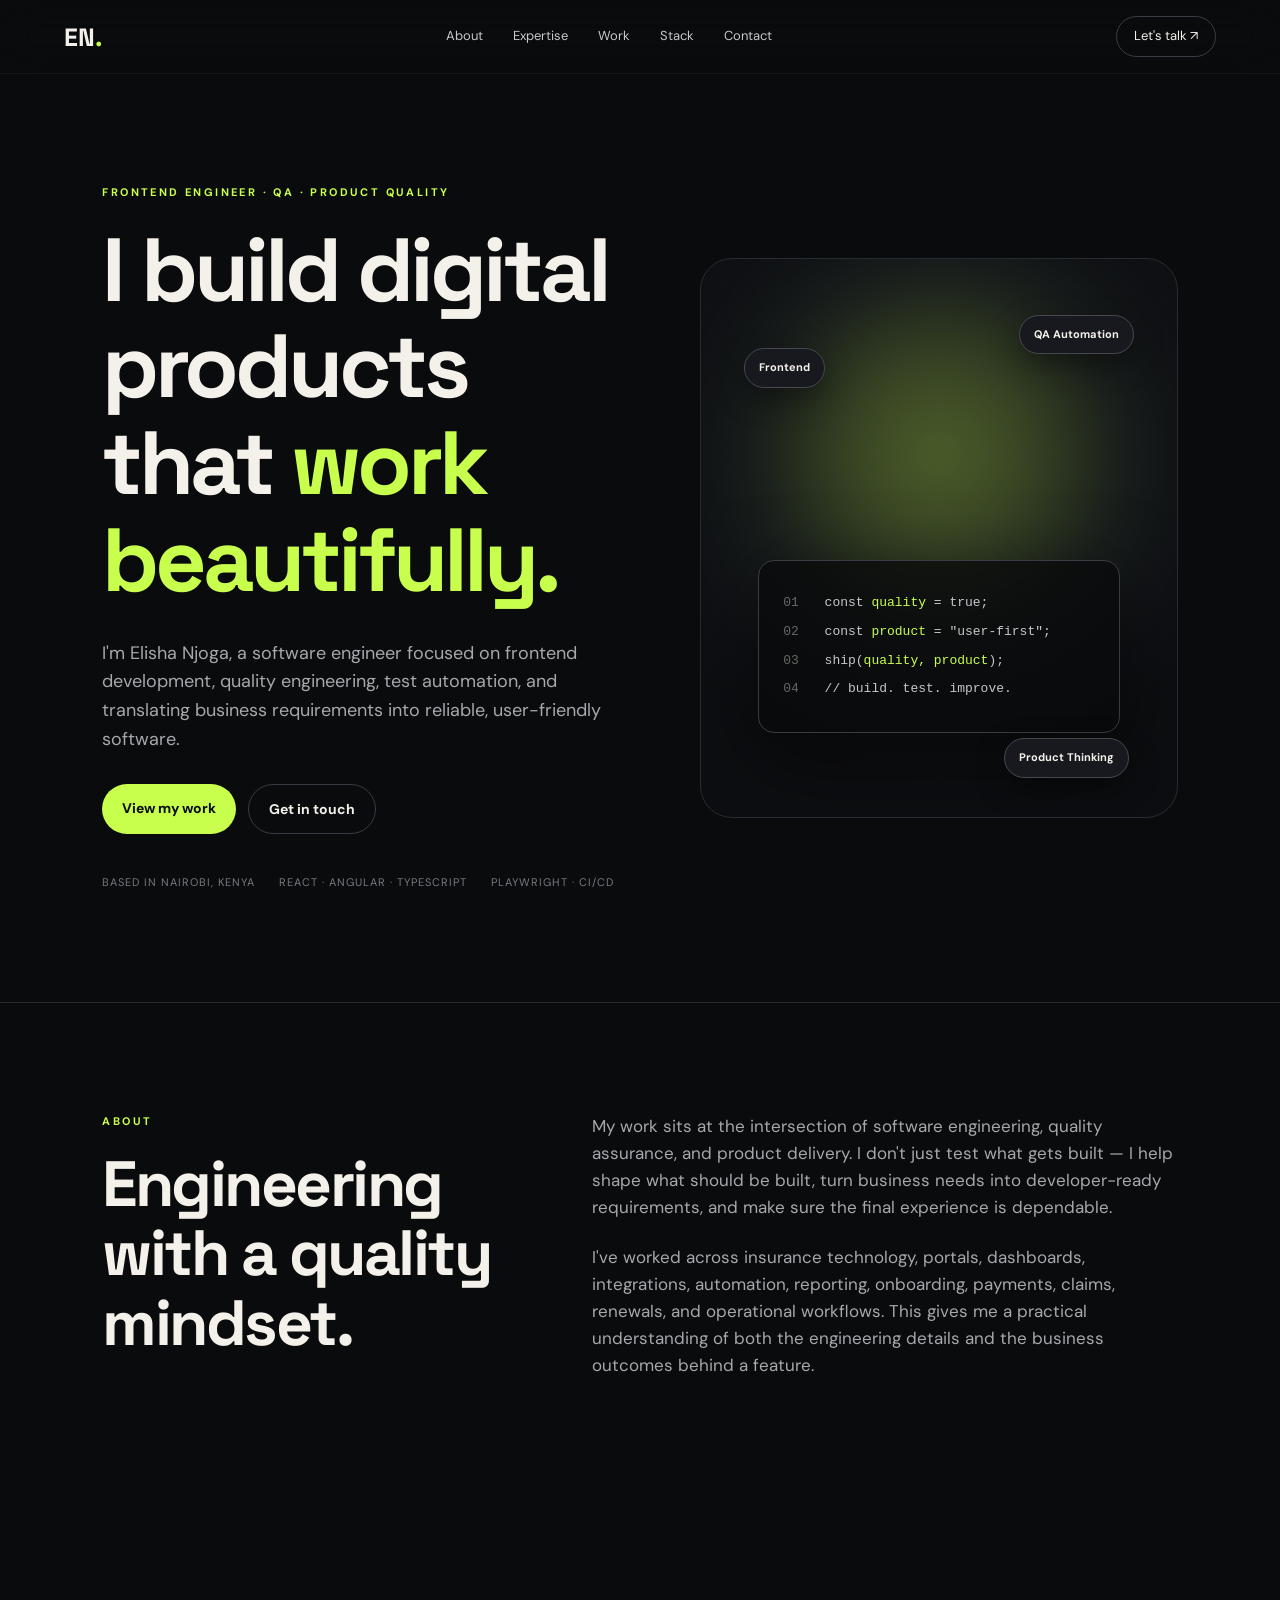
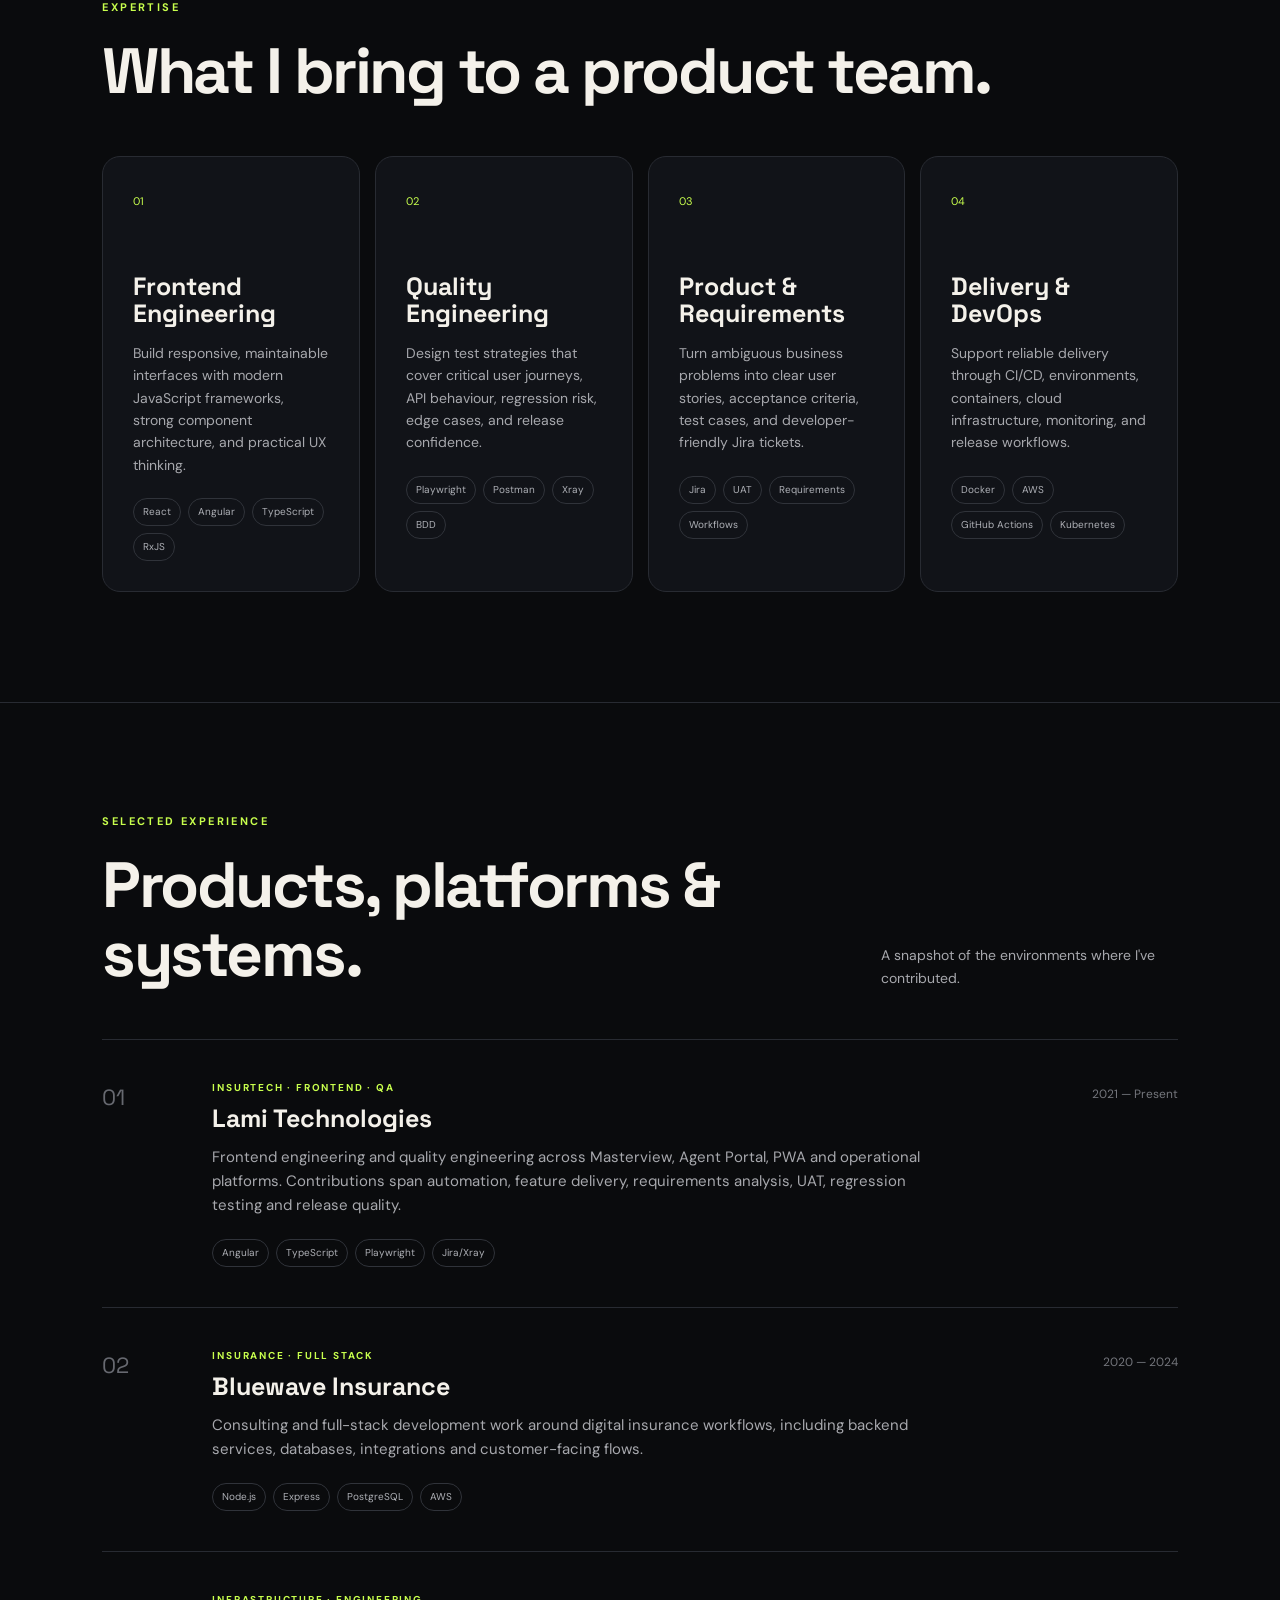
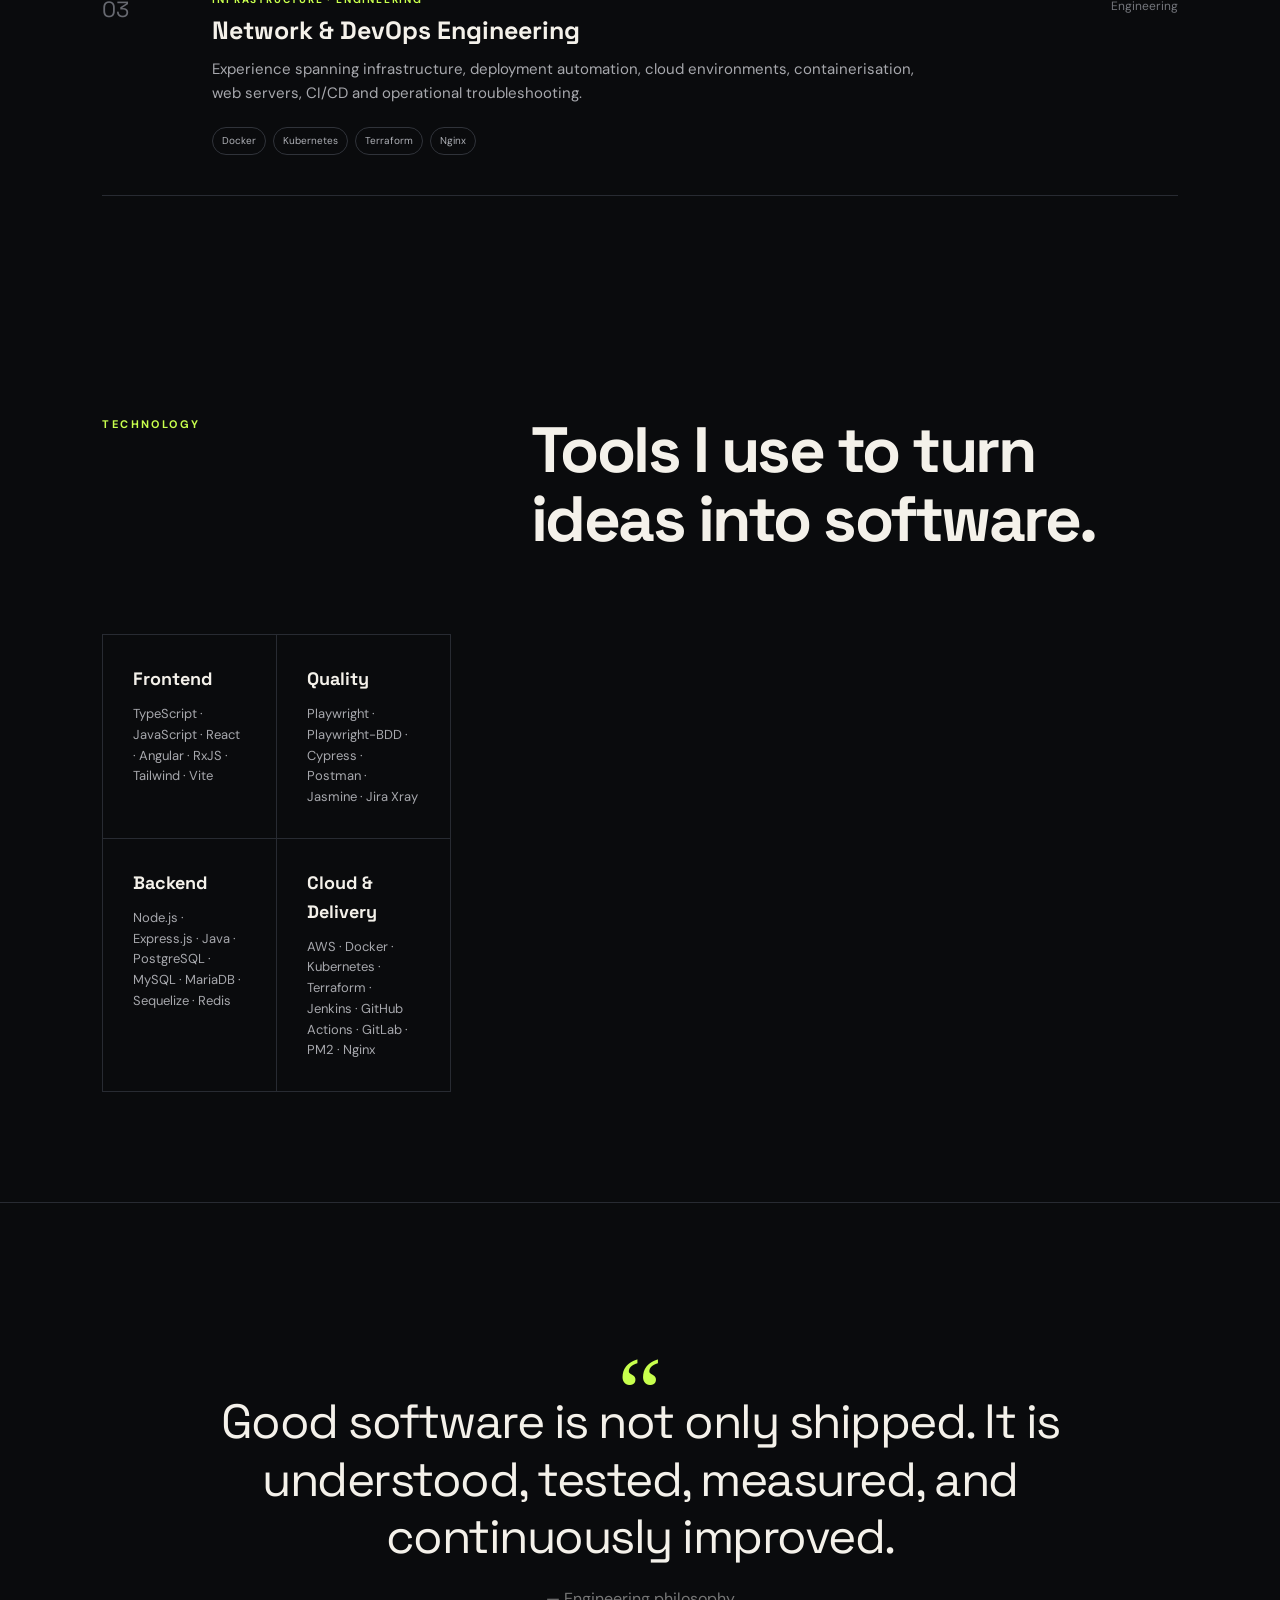
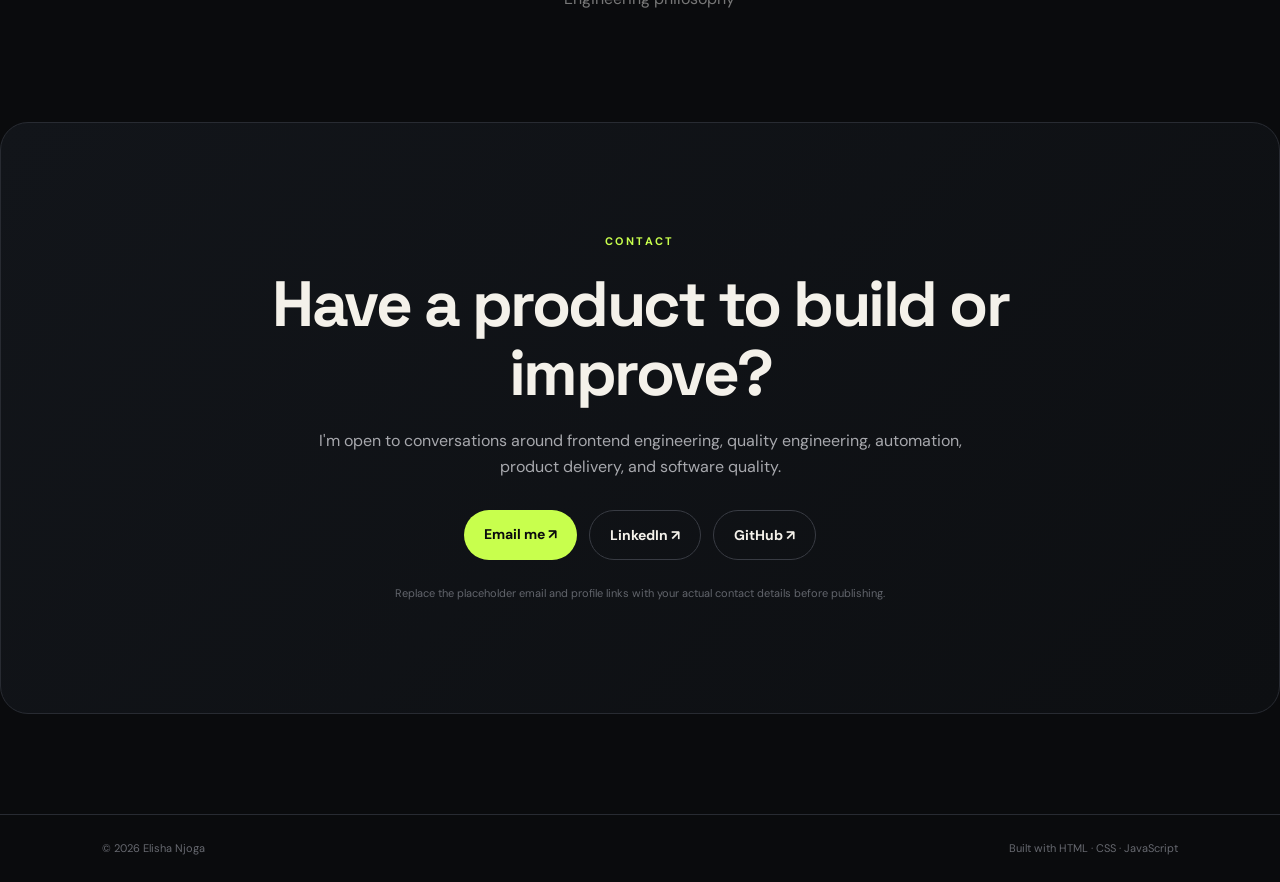
==== index.html @ 86e19dc7 "portfolio update" ====
<!DOCTYPE html>
<html lang="en">
<head>
  <meta charset="UTF-8" />
  <meta name="viewport" content="width=device-width, initial-scale=1.0" />
  <meta name="description" content="Elisha Njoga — Frontend Engineer, QA Engineer, and Product Quality Specialist." />
  <title>Elisha Njoga | Frontend Engineer & QA</title>
  <link rel="preconnect" href="https://fonts.googleapis.com">
  <link rel="preconnect" href="https://fonts.gstatic.com" crossorigin>
  <link href="https://fonts.googleapis.com/css2?family=DM+Sans:wght@400;500;600;700&family=Space+Grotesk:wght@500;600;700&display=swap" rel="stylesheet">
  <link rel="stylesheet" href="styles.css" />
</head>
<body>
  <header class="nav">
    <a class="brand" href="#home">EN<span>.</span></a>
    <nav>
      <a href="#about">About</a>
      <a href="#expertise">Expertise</a>
      <a href="#work">Work</a>
      <a href="#stack">Stack</a>
      <a href="#contact">Contact</a>
    </nav>
    <a class="nav-cta" href="#contact">Let's talk ↗</a>
  </header>

  <main>
    <section id="home" class="hero section">
      <div class="hero-copy">
        <p class="eyebrow">FRONTEND ENGINEER · QA · PRODUCT QUALITY</p>
        <h1>I build digital products that <em>work beautifully.</em></h1>
        <p class="hero-text">
          I'm Elisha Njoga, a software engineer focused on frontend development,
          quality engineering, test automation, and translating business requirements
          into reliable, user-friendly software.
        </p>
        <div class="actions">
          <a class="button primary" href="#work">View my work</a>
          <a class="button secondary" href="#contact">Get in touch</a>
        </div>
        <div class="hero-meta">
          <span>Based in Nairobi, Kenya</span>
          <span>React · Angular · TypeScript</span>
          <span>Playwright · CI/CD</span>
        </div>
      </div>
      <div class="hero-card">
        <div class="orb"></div>
        <div class="code-card">
          <span class="line"><b>01</b> const <i>quality</i> = true;</span>
          <span class="line"><b>02</b> const <i>product</i> = "user-first";</span>
          <span class="line"><b>03</b> ship(<i>quality, product</i>);</span>
          <span class="line"><b>04</b> // build. test. improve.</span>
        </div>
        <div class="floating-tag tag-one">Frontend</div>
        <div class="floating-tag tag-two">QA Automation</div>
        <div class="floating-tag tag-three">Product Thinking</div>
      </div>
    </section>

    <section id="about" class="section split">
      <div>
        <p class="eyebrow">ABOUT</p>
        <h2>Engineering with a quality mindset.</h2>
      </div>
      <div class="body-copy">
        <p>
          My work sits at the intersection of software engineering, quality assurance,
          and product delivery. I don't just test what gets built — I help shape what
          should be built, turn business needs into developer-ready requirements, and
          make sure the final experience is dependable.
        </p>
        <p>
          I've worked across insurance technology, portals, dashboards, integrations,
          automation, reporting, onboarding, payments, claims, renewals, and operational
          workflows. This gives me a practical understanding of both the engineering
          details and the business outcomes behind a feature.
        </p>
      </div>
    </section>

    <section id="expertise" class="section">
      <p class="eyebrow">EXPERTISE</p>
      <div class="section-heading">
        <h2>What I bring to a product team.</h2>
      </div>
      <div class="cards">
        <article class="card">
          <span class="number">01</span>
          <h3>Frontend Engineering</h3>
          <p>Build responsive, maintainable interfaces with modern JavaScript frameworks, strong component architecture, and practical UX thinking.</p>
          <div class="tags"><span>React</span><span>Angular</span><span>TypeScript</span><span>RxJS</span></div>
        </article>
        <article class="card">
          <span class="number">02</span>
          <h3>Quality Engineering</h3>
          <p>Design test strategies that cover critical user journeys, API behaviour, regression risk, edge cases, and release confidence.</p>
          <div class="tags"><span>Playwright</span><span>Postman</span><span>Xray</span><span>BDD</span></div>
        </article>
        <article class="card">
          <span class="number">03</span>
          <h3>Product & Requirements</h3>
          <p>Turn ambiguous business problems into clear user stories, acceptance criteria, test cases, and developer-friendly Jira tickets.</p>
          <div class="tags"><span>Jira</span><span>UAT</span><span>Requirements</span><span>Workflows</span></div>
        </article>
        <article class="card">
          <span class="number">04</span>
          <h3>Delivery & DevOps</h3>
          <p>Support reliable delivery through CI/CD, environments, containers, cloud infrastructure, monitoring, and release workflows.</p>
          <div class="tags"><span>Docker</span><span>AWS</span><span>GitHub Actions</span><span>Kubernetes</span></div>
        </article>
      </div>
    </section>

    <section id="work" class="section work-section">
      <div class="section-heading">
        <div>
          <p class="eyebrow">SELECTED EXPERIENCE</p>
          <h2>Products, platforms & systems.</h2>
        </div>
        <p class="muted">A snapshot of the environments where I've contributed.</p>
      </div>

      <div class="work-list">
        <article class="work-item">
          <div class="work-number">01</div>
          <div class="work-main">
            <p class="work-label">INSURTECH · FRONTEND · QA</p>
            <h3>Lami Technologies</h3>
            <p>Frontend engineering and quality engineering across Masterview, Agent Portal, PWA and operational platforms. Contributions span automation, feature delivery, requirements analysis, UAT, regression testing and release quality.</p>
            <div class="tags"><span>Angular</span><span>TypeScript</span><span>Playwright</span><span>Jira/Xray</span></div>
          </div>
          <div class="work-side">2021 — Present</div>
        </article>

        <article class="work-item">
          <div class="work-number">02</div>
          <div class="work-main">
            <p class="work-label">INSURANCE · FULL STACK</p>
            <h3>Bluewave Insurance</h3>
            <p>Consulting and full-stack development work around digital insurance workflows, including backend services, databases, integrations and customer-facing flows.</p>
            <div class="tags"><span>Node.js</span><span>Express</span><span>PostgreSQL</span><span>AWS</span></div>
          </div>
          <div class="work-side">2020 — 2024</div>
        </article>

        <article class="work-item">
          <div class="work-number">03</div>
          <div class="work-main">
            <p class="work-label">INFRASTRUCTURE · ENGINEERING</p>
            <h3>Network & DevOps Engineering</h3>
            <p>Experience spanning infrastructure, deployment automation, cloud environments, containerisation, web servers, CI/CD and operational troubleshooting.</p>
            <div class="tags"><span>Docker</span><span>Kubernetes</span><span>Terraform</span><span>Nginx</span></div>
          </div>
          <div class="work-side">Engineering</div>
        </article>
      </div>
    </section>

    <section id="stack" class="section stack-section">
      <p class="eyebrow">TECHNOLOGY</p>
      <h2>Tools I use to turn ideas into software.</h2>
      <div class="stack-grid">
        <div><strong>Frontend</strong><p>TypeScript · JavaScript · React · Angular · RxJS · Tailwind · Vite</p></div>
        <div><strong>Quality</strong><p>Playwright · Playwright-BDD · Cypress · Postman · Jasmine · Jira Xray</p></div>
        <div><strong>Backend</strong><p>Node.js · Express.js · Java · PostgreSQL · MySQL · MariaDB · Sequelize · Redis</p></div>
        <div><strong>Cloud & Delivery</strong><p>AWS · Docker · Kubernetes · Terraform · Jenkins · GitHub Actions · GitLab · PM2 · Nginx</p></div>
      </div>
    </section>

    <section class="section philosophy">
      <div class="quote-mark">“</div>
      <blockquote>Good software is not only shipped. It is understood, tested, measured, and continuously improved.</blockquote>
      <p>— Engineering philosophy</p>
    </section>

    <section id="contact" class="section contact">
      <p class="eyebrow">CONTACT</p>
      <h2>Have a product to build or improve?</h2>
      <p>I'm open to conversations around frontend engineering, quality engineering, automation, product delivery, and software quality.</p>
      <div class="contact-actions">
        <a class="button primary" href="mailto:elishanjoga@gmail.com">Email me ↗</a>
        <a class="button secondary" href="https://www.linkedin.com/in/elisha-njoga/" target="_blank" rel="noopener">LinkedIn ↗</a>
        <a class="button secondary" href="https://github.com/Elishanjoga" target="_blank" rel="noopener">GitHub ↗</a>
      </div>
      <p class="small-note">Replace the placeholder email and profile links with your actual contact details before publishing.</p>
    </section>
  </main>

  <footer>
    <span>© 2026 Elisha Njoga</span>
    <span>Built with HTML · CSS · JavaScript</span>
  </footer>
  <script src="script.js"></script>
</body>
</html>
---- styles.css ----
:root{
  --bg:#0a0b0d;
  --panel:#111318;
  --panel2:#161920;
  --text:#f4f1ea;
  --muted:#a7a8ad;
  --line:#282b32;
  --accent:#c8ff4d;
  --accent2:#e9ffb7;
}
*{box-sizing:border-box;margin:0;padding:0}
html{scroll-behavior:smooth}
body{background:var(--bg);color:var(--text);font-family:"DM Sans",sans-serif;line-height:1.6}
a{color:inherit;text-decoration:none}
.nav{position:sticky;top:0;z-index:20;height:74px;display:flex;align-items:center;justify-content:space-between;padding:0 5vw;background:rgba(10,11,13,.82);backdrop-filter:blur(18px);border-bottom:1px solid rgba(255,255,255,.05)}
.brand{font-family:"Space Grotesk";font-weight:700;font-size:25px}.brand span{color:var(--accent)}
.nav nav{display:flex;gap:30px}.nav nav a{font-size:13px;color:#c9c9cc}.nav nav a:hover{color:var(--accent)}
.nav-cta{border:1px solid #3a3d45;border-radius:999px;padding:9px 17px;font-size:13px}
.section{padding:110px 8vw;max-width:1400px;margin:auto}
.hero{min-height:calc(100vh - 74px);display:grid;grid-template-columns:1.05fr .95fr;align-items:center;gap:70px}
.eyebrow{font-size:11px;letter-spacing:2.4px;color:var(--accent);font-weight:700;margin-bottom:20px}
h1,h2,h3{font-family:"Space Grotesk",sans-serif;line-height:1.08}
h1{font-size:clamp(52px,7vw,96px);letter-spacing:-4px;max-width:850px}
h1 em{font-style:normal;color:var(--accent)}
h2{font-size:clamp(38px,5vw,64px);letter-spacing:-2.5px}
h3{font-size:25px}
.hero-text{font-size:18px;color:var(--muted);max-width:690px;margin:30px 0}
.actions,.contact-actions{display:flex;gap:12px;flex-wrap:wrap}
.button{padding:13px 20px;border-radius:999px;font-weight:700;font-size:14px;transition:.2s}
.primary{background:var(--accent);color:#0a0b0d}.primary:hover{transform:translateY(-2px);background:var(--accent2)}
.secondary{border:1px solid #383b43}.secondary:hover{border-color:var(--accent);color:var(--accent)}
.hero-meta{display:flex;gap:24px;flex-wrap:wrap;color:#777a82;font-size:11px;margin-top:40px;text-transform:uppercase;letter-spacing:1px}
.hero-card{height:560px;position:relative;border:1px solid var(--line);border-radius:32px;overflow:hidden;background:radial-gradient(circle at 50% 35%,#293020 0,#12151a 42%,#0d0e11 75%)}
.orb{position:absolute;width:280px;height:280px;border-radius:50%;background:var(--accent);filter:blur(70px);opacity:.22;left:50%;top:35%;transform:translate(-50%,-50%)}
.code-card{position:absolute;left:12%;right:12%;bottom:15%;padding:24px;border:1px solid #383c43;background:rgba(8,9,11,.78);border-radius:16px;box-shadow:0 25px 80px rgba(0,0,0,.5);font-family:monospace;font-size:13px}
.line{display:block;margin:8px 0;color:#c5c7cc}.line b{color:#666;margin-right:18px;font-weight:400}.line i{color:var(--accent);font-style:normal}
.floating-tag{position:absolute;padding:10px 14px;border:1px solid #45484f;background:#17191e;border-radius:999px;font-size:11px;font-weight:700;box-shadow:0 10px 30px #0006}
.tag-one{top:16%;left:9%}.tag-two{top:10%;right:9%}.tag-three{bottom:7%;right:10%}
.split{display:grid;grid-template-columns:.8fr 1.2fr;gap:100px;border-top:1px solid var(--line)}
.body-copy{color:var(--muted);font-size:17px;max-width:720px}.body-copy p+p{margin-top:22px}
.section-heading{display:flex;justify-content:space-between;align-items:end;gap:40px;margin-bottom:50px}.muted{color:var(--muted);max-width:330px;font-size:14px}
.cards{display:grid;grid-template-columns:repeat(4,1fr);gap:15px}.card{background:var(--panel);border:1px solid var(--line);padding:30px;border-radius:18px;min-height:330px;transition:.25s}.card:hover{transform:translateY(-5px);border-color:#4c5059}.number{color:var(--accent);font-size:11px}.card h3{margin:60px 0 15px}.card p{color:var(--muted);font-size:14px}
.tags{display:flex;gap:7px;flex-wrap:wrap;margin-top:22px}.tags span{font-size:10px;padding:5px 9px;border:1px solid #30333a;border-radius:999px;color:#aeb0b6}
.work-section{border-top:1px solid var(--line)}.work-list{border-top:1px solid var(--line)}.work-item{display:grid;grid-template-columns:80px 1fr 160px;gap:30px;padding:40px 0;border-bottom:1px solid var(--line)}.work-number{font-family:"Space Grotesk";font-size:22px;color:#676970}.work-label{font-size:10px;letter-spacing:1.8px;color:var(--accent);font-weight:700;margin-bottom:9px}.work-main h3{margin-bottom:13px}.work-main>p:not(.work-label){color:var(--muted);max-width:720px;font-size:15px}.work-side{text-align:right;color:#74767c;font-size:12px;padding-top:5px}
.stack-section{display:grid;grid-template-columns:.7fr 1.3fr;gap:80px;border-bottom:1px solid var(--line)}.stack-grid{display:grid;grid-template-columns:1fr 1fr;gap:1px;background:var(--line);border:1px solid var(--line)}.stack-grid div{background:var(--bg);padding:30px}.stack-grid strong{font-family:"Space Grotesk";font-size:18px}.stack-grid p{color:var(--muted);font-size:13px;margin-top:10px}
.philosophy{text-align:center;max-width:1050px}.quote-mark{font-family:Georgia;font-size:100px;color:var(--accent);height:80px}.philosophy blockquote{font-family:"Space Grotesk";font-size:clamp(28px,4vw,48px);letter-spacing:-1.5px;line-height:1.2}.philosophy p:last-child{color:#777;margin-top:20px}
.contact{border:1px solid var(--line);background:linear-gradient(135deg,#12151a,#0d0f12);border-radius:28px;margin-bottom:100px;text-align:center}.contact h2{max-width:800px;margin:0 auto 20px}.contact>p:not(.eyebrow):not(.small-note){color:var(--muted);max-width:650px;margin:0 auto 30px}.contact-actions{justify-content:center}.small-note{font-size:11px;color:#62656c;margin-top:25px}
footer{border-top:1px solid var(--line);padding:25px 8vw;display:flex;justify-content:space-between;color:#676970;font-size:11px}
@media(max-width:950px){.nav nav{display:none}.hero,.split,.stack-section{grid-template-columns:1fr}.hero{padding-top:70px}.hero-card{height:420px}.cards{grid-template-columns:1fr 1fr}.stack-section{gap:45px}}
@media(max-width:620px){.section{padding:80px 6vw}h1{font-size:50px;letter-spacing:-2.5px}.hero-card{height:360px}.cards,.stack-grid{grid-template-columns:1fr}.work-item{grid-template-columns:40px 1fr}.work-side{grid-column:2;text-align:left}.nav{padding:0 6vw}.nav-cta{display:none}footer{padding:25px 6vw;gap:15px;flex-direction:column}}
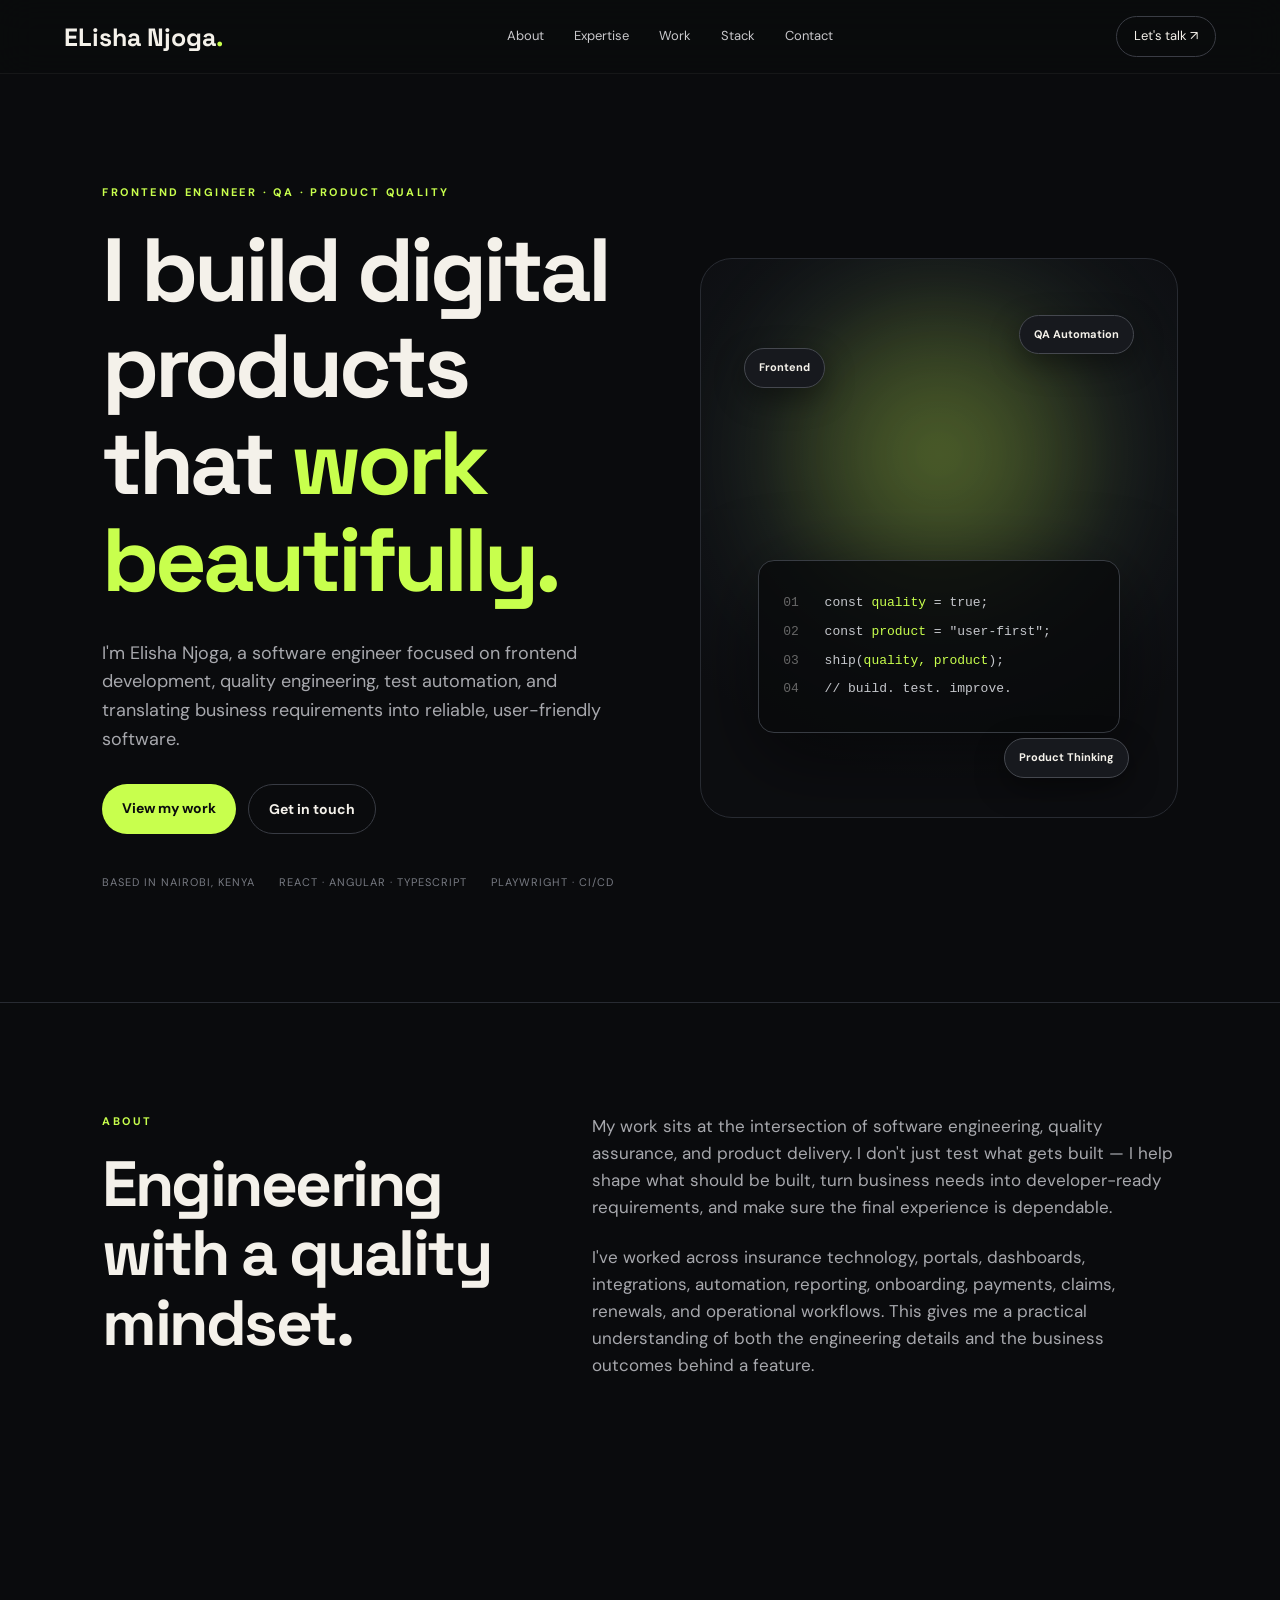
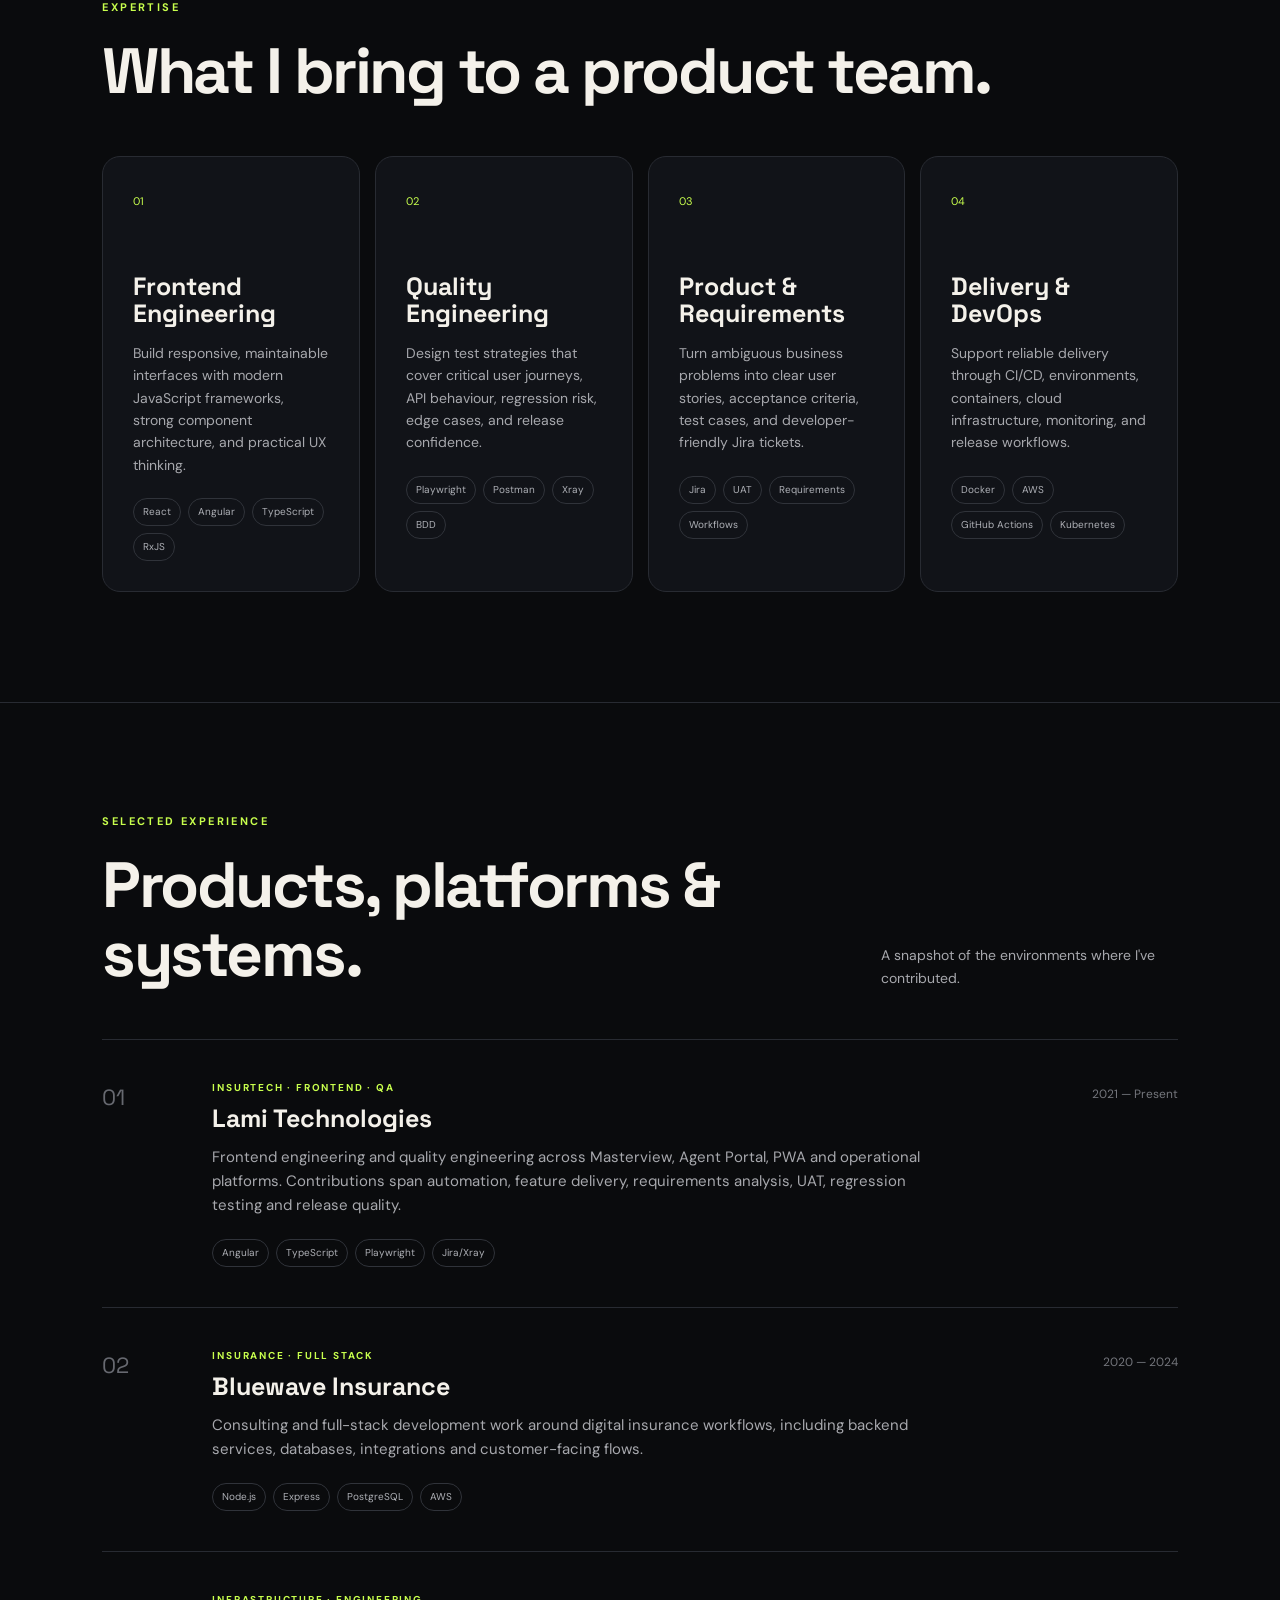
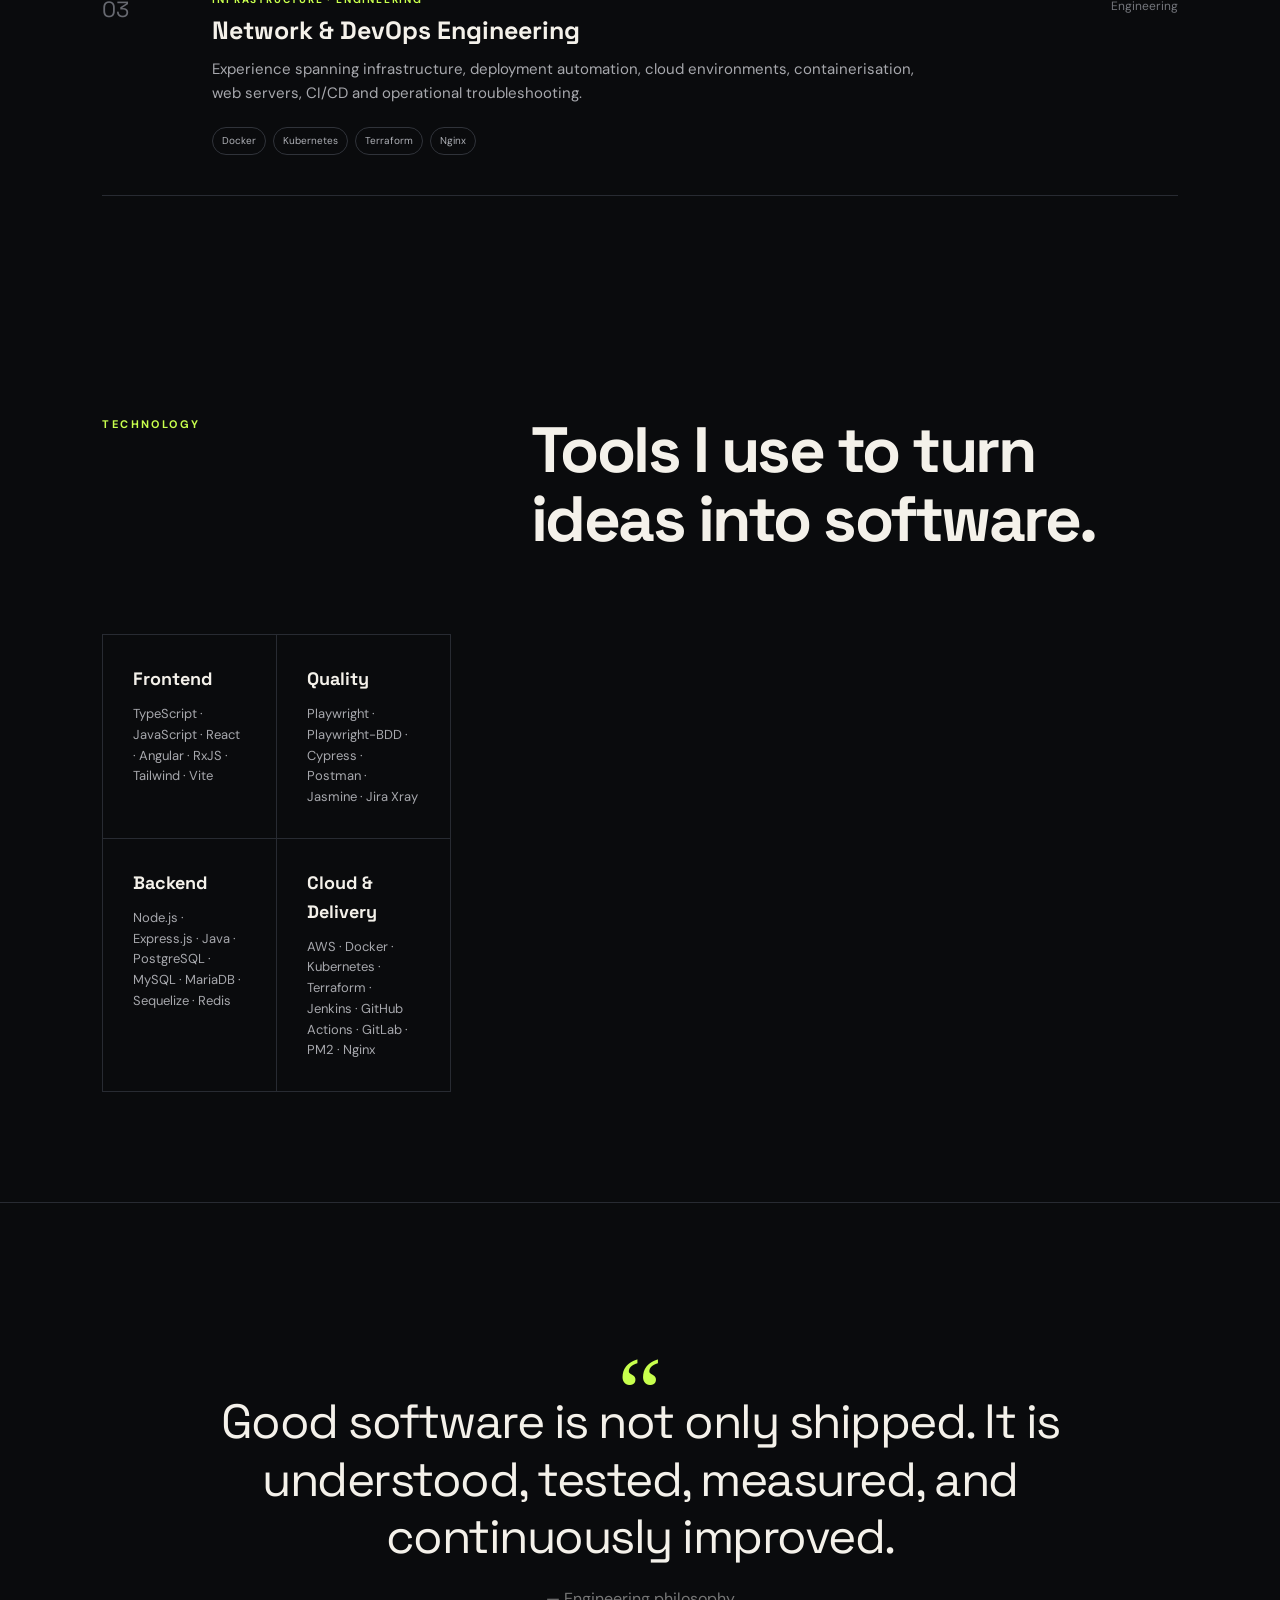
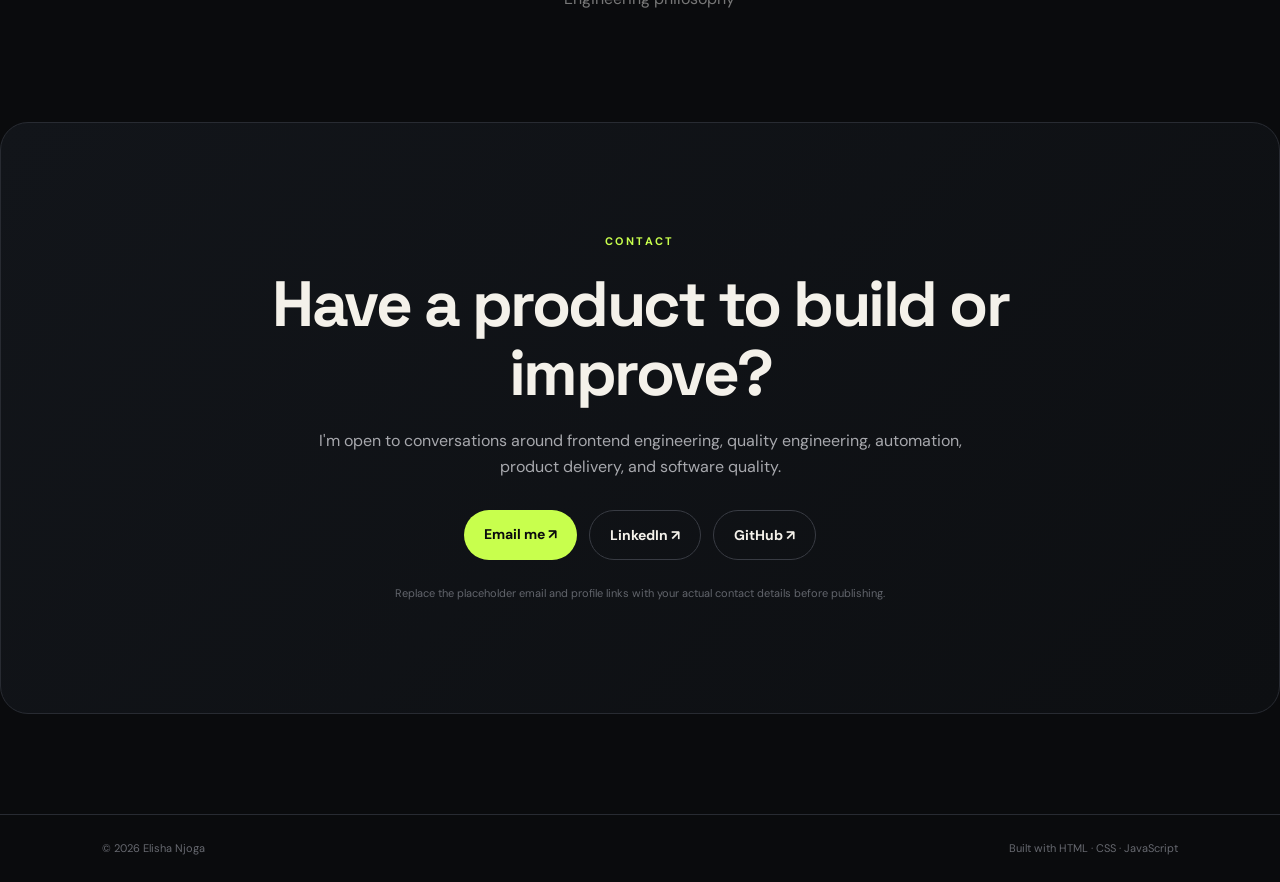
==== commit eb919ee6: "name update" ====
--- a/index.html
+++ b/index.html
@@ -12,7 +12,7 @@
 </head>
 <body>
   <header class="nav">
-    <a class="brand" href="#home">EN<span>.</span></a>
+    <a class="brand" href="#home">ELisha Njoga<span>.</span></a>
     <nav>
       <a href="#about">About</a>
       <a href="#expertise">Expertise</a>
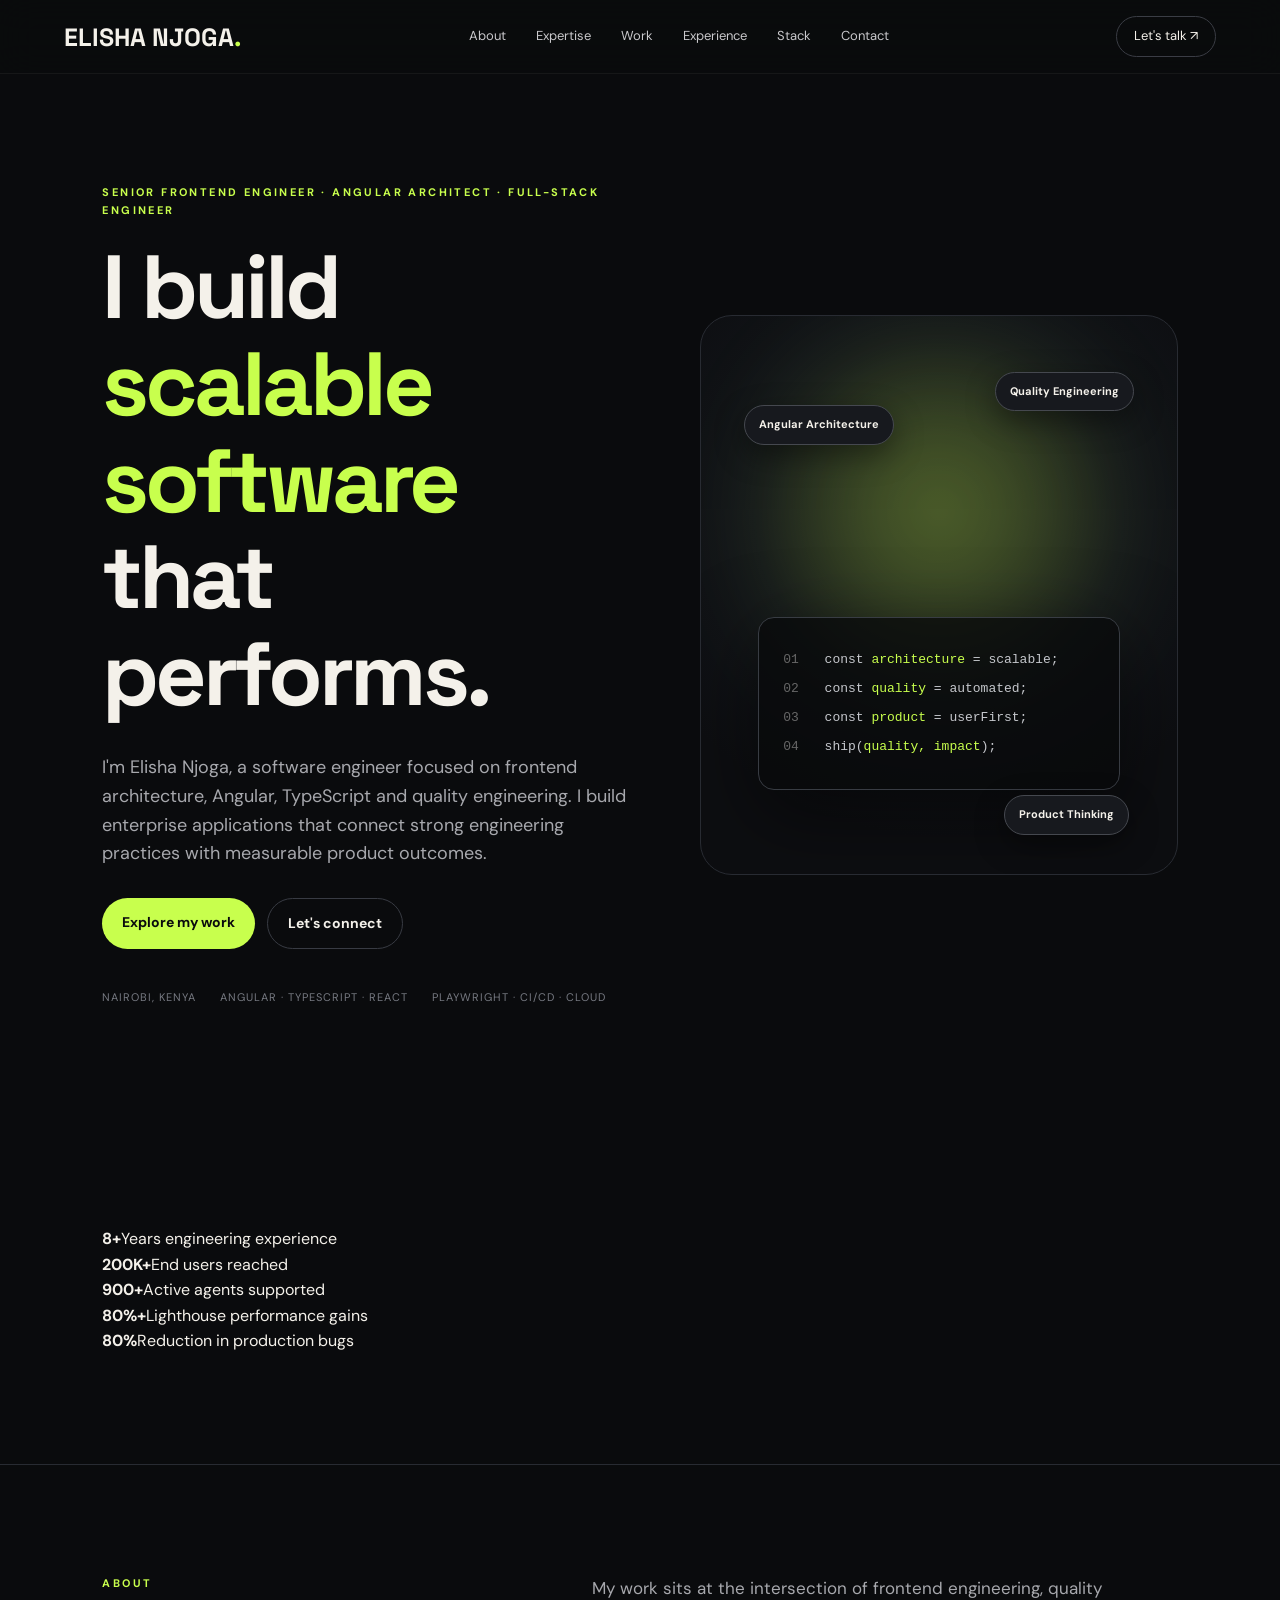
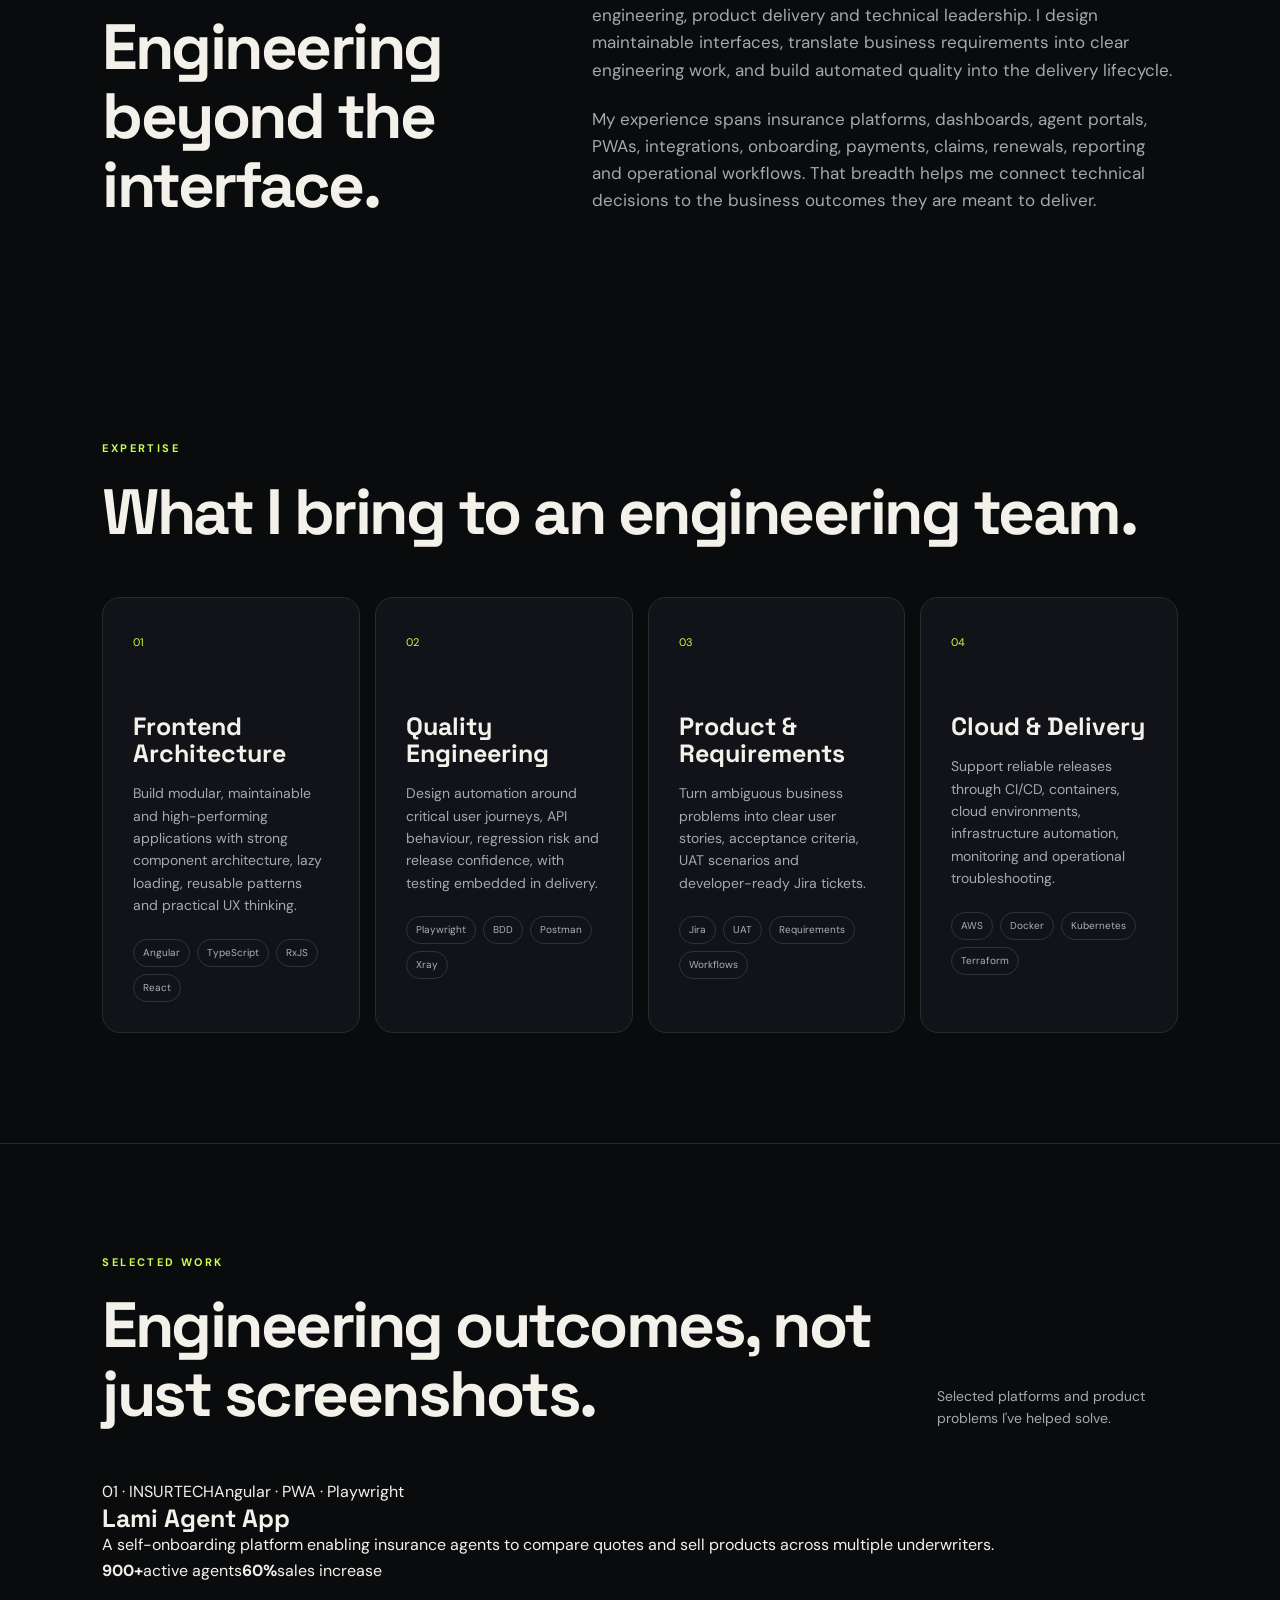
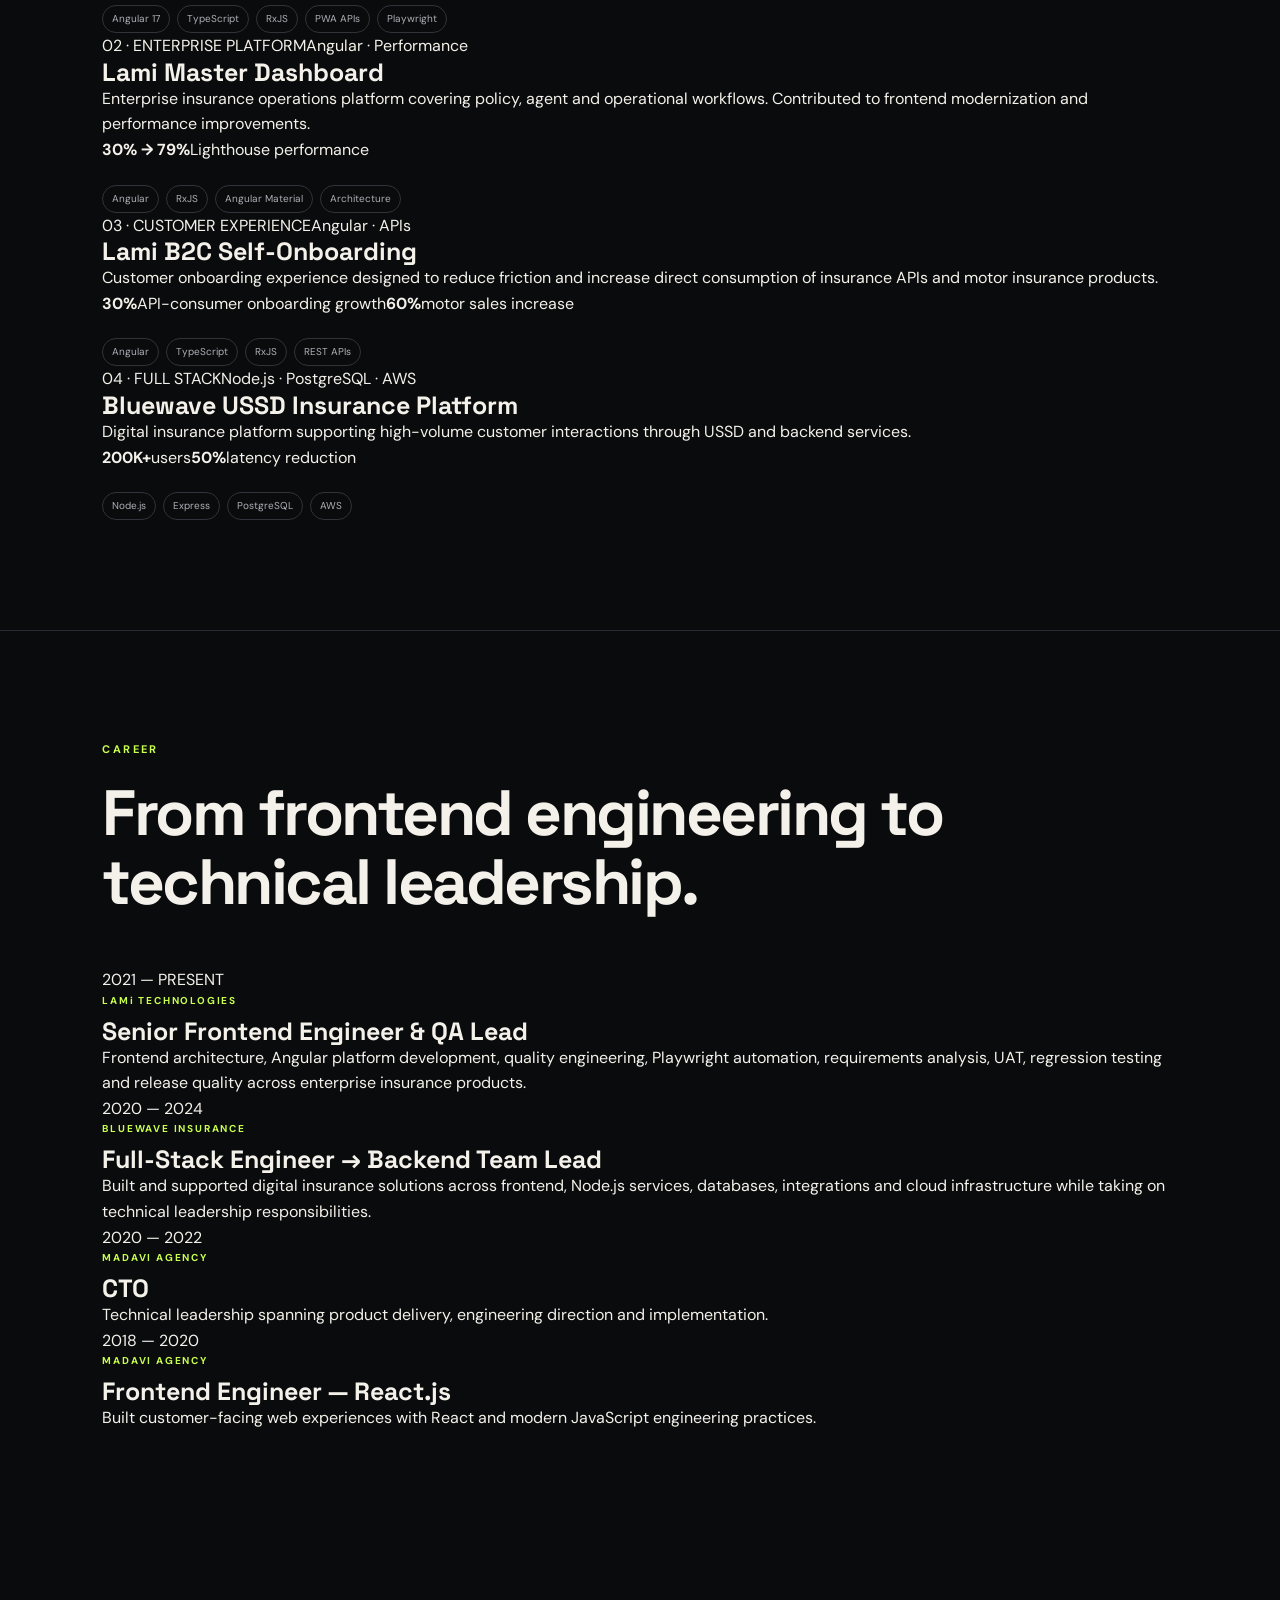
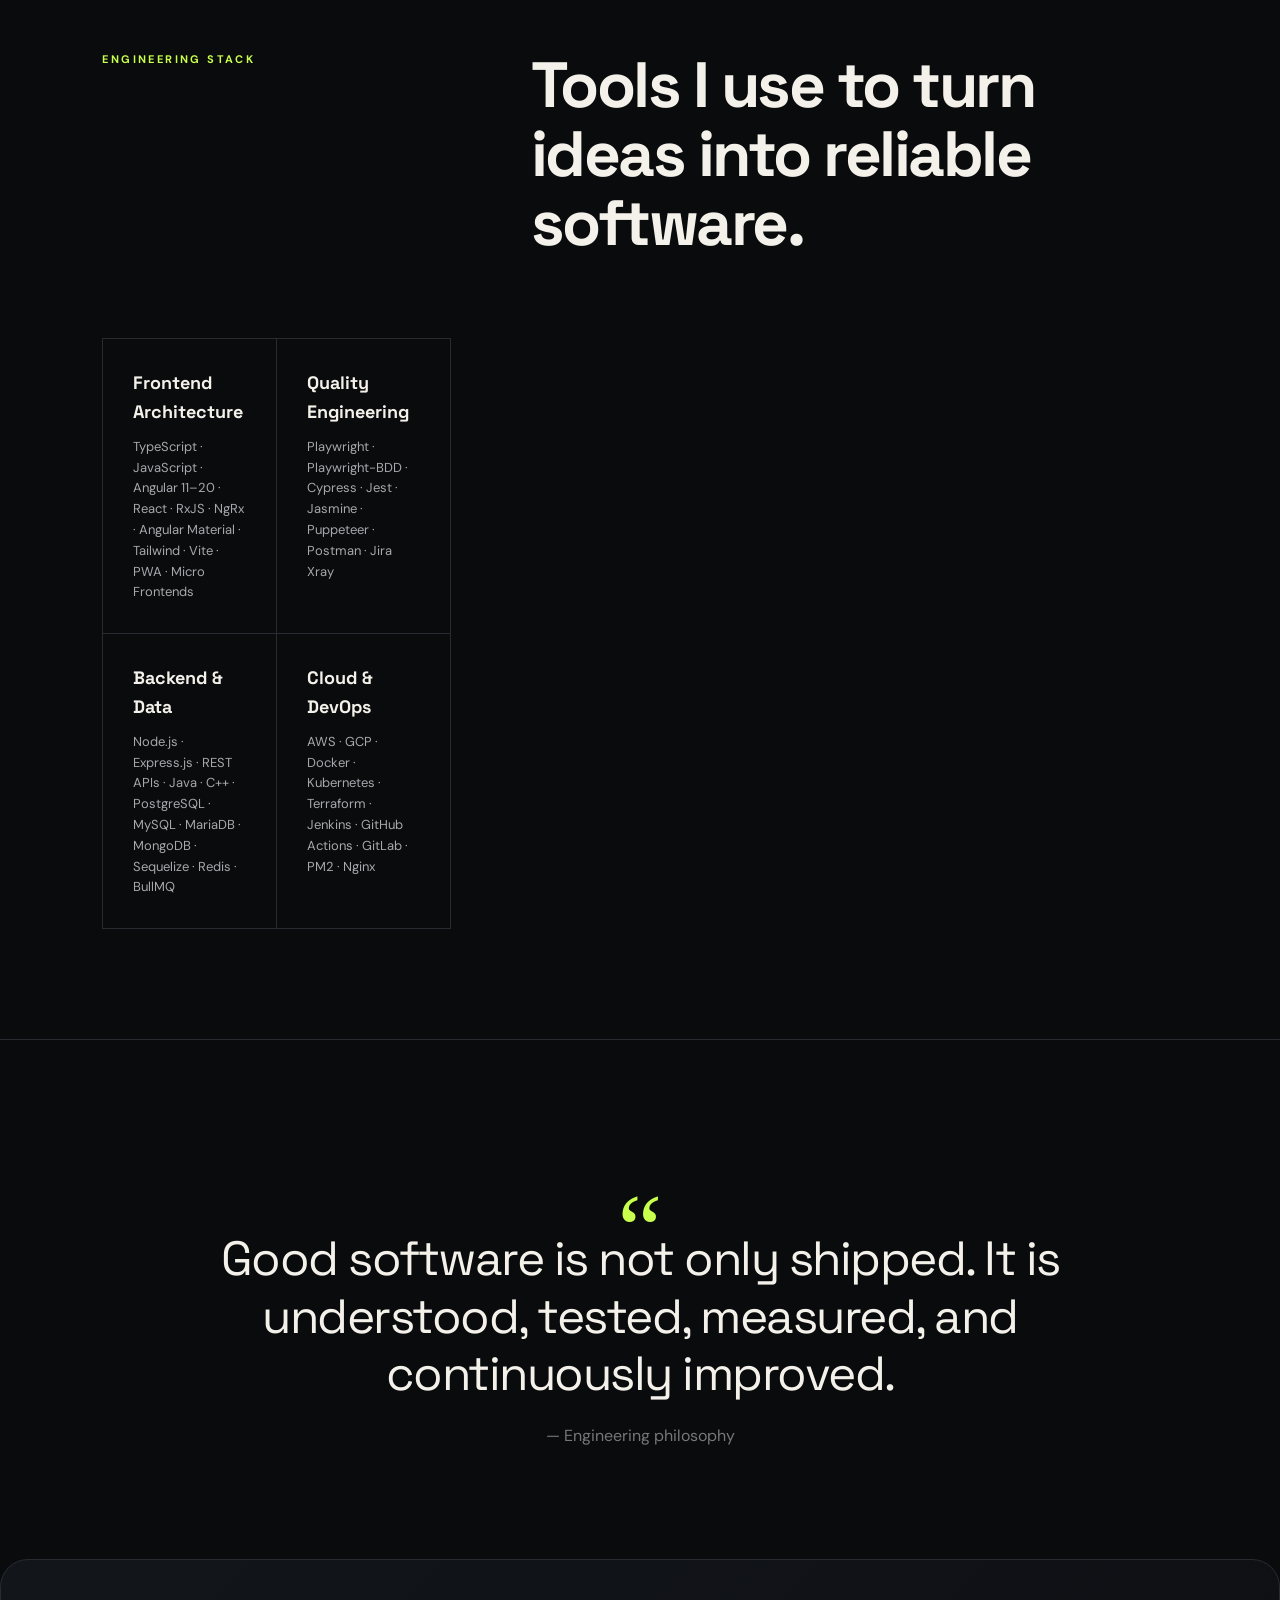
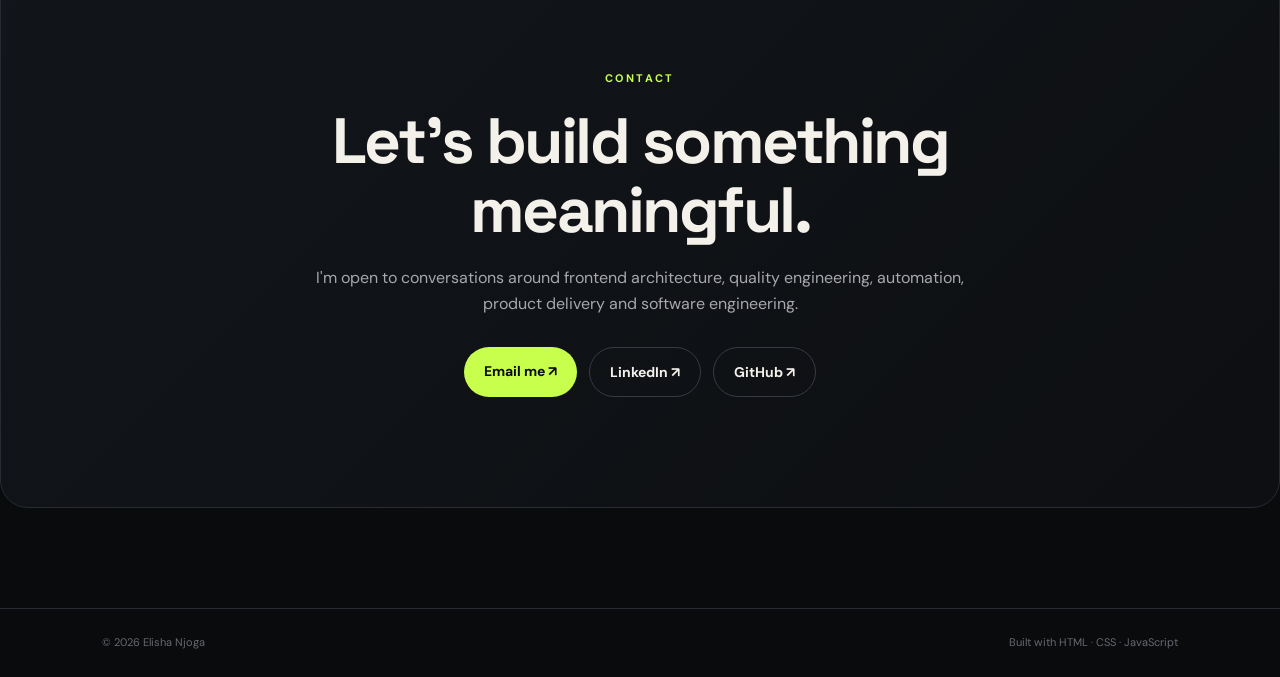
==== commit 54872460: "updated code" ====
--- a/index.html
+++ b/index.html
@@ -3,8 +3,9 @@
 <head>
   <meta charset="UTF-8" />
   <meta name="viewport" content="width=device-width, initial-scale=1.0" />
-  <meta name="description" content="Elisha Njoga — Frontend Engineer, QA Engineer, and Product Quality Specialist." />
-  <title>Elisha Njoga | Frontend Engineer & QA</title>
+  <meta name="description" content="Elisha Njoga — Senior Frontend Engineer, Angular Architect, Full-Stack Engineer and Quality Engineering specialist." />
+  <meta name="theme-color" content="#0b0d0c" />
+  <title>Elisha Njoga | Senior Frontend Engineer</title>
   <link rel="preconnect" href="https://fonts.googleapis.com">
   <link rel="preconnect" href="https://fonts.gstatic.com" crossorigin>
   <link href="https://fonts.googleapis.com/css2?family=DM+Sans:wght@400;500;600;700&family=Space+Grotesk:wght@500;600;700&display=swap" rel="stylesheet">
@@ -12,11 +13,12 @@
 </head>
 <body>
   <header class="nav">
-    <a class="brand" href="#home">ELisha Njoga<span>.</span></a>
-    <nav>
+    <a class="brand" href="#home" aria-label="Elisha Njoga home">ELISHA NJOGA<span>.</span></a>
+    <nav aria-label="Primary navigation">
       <a href="#about">About</a>
       <a href="#expertise">Expertise</a>
       <a href="#work">Work</a>
+      <a href="#experience">Experience</a>
       <a href="#stack">Stack</a>
       <a href="#contact">Contact</a>
     </nav>
@@ -26,54 +28,63 @@
   <main>
     <section id="home" class="hero section">
       <div class="hero-copy">
-        <p class="eyebrow">FRONTEND ENGINEER · QA · PRODUCT QUALITY</p>
-        <h1>I build digital products that <em>work beautifully.</em></h1>
+        <p class="eyebrow">SENIOR FRONTEND ENGINEER · ANGULAR ARCHITECT · FULL-STACK ENGINEER</p>
+        <h1>I build <em>scalable software</em> that performs.</h1>
         <p class="hero-text">
-          I'm Elisha Njoga, a software engineer focused on frontend development,
-          quality engineering, test automation, and translating business requirements
-          into reliable, user-friendly software.
+          I'm Elisha Njoga, a software engineer focused on frontend architecture, Angular,
+          TypeScript and quality engineering. I build enterprise applications that connect
+          strong engineering practices with measurable product outcomes.
         </p>
         <div class="actions">
-          <a class="button primary" href="#work">View my work</a>
-          <a class="button secondary" href="#contact">Get in touch</a>
+          <a class="button primary" href="#work">Explore my work</a>
+          <a class="button secondary" href="mailto:elishanjoga@gmail.com">Let's connect</a>
         </div>
         <div class="hero-meta">
-          <span>Based in Nairobi, Kenya</span>
-          <span>React · Angular · TypeScript</span>
-          <span>Playwright · CI/CD</span>
-        </div>
-      </div>
-      <div class="hero-card">
+          <span>Nairobi, Kenya</span>
+          <span>Angular · TypeScript · React</span>
+          <span>Playwright · CI/CD · Cloud</span>
+        </div>
+      </div>
+
+      <div class="hero-card" aria-label="Engineering profile">
         <div class="orb"></div>
         <div class="code-card">
-          <span class="line"><b>01</b> const <i>quality</i> = true;</span>
-          <span class="line"><b>02</b> const <i>product</i> = "user-first";</span>
-          <span class="line"><b>03</b> ship(<i>quality, product</i>);</span>
-          <span class="line"><b>04</b> // build. test. improve.</span>
-        </div>
-        <div class="floating-tag tag-one">Frontend</div>
-        <div class="floating-tag tag-two">QA Automation</div>
+          <span class="line"><b>01</b> const <i>architecture</i> = scalable;</span>
+          <span class="line"><b>02</b> const <i>quality</i> = automated;</span>
+          <span class="line"><b>03</b> const <i>product</i> = userFirst;</span>
+          <span class="line"><b>04</b> ship(<i>quality, impact</i>);</span>
+        </div>
+        <div class="floating-tag tag-one">Angular Architecture</div>
+        <div class="floating-tag tag-two">Quality Engineering</div>
         <div class="floating-tag tag-three">Product Thinking</div>
       </div>
+    </section>
+
+    <section class="section metrics" aria-label="Career impact">
+      <div class="metric"><strong>8+</strong><span>Years engineering experience</span></div>
+      <div class="metric"><strong>200K+</strong><span>End users reached</span></div>
+      <div class="metric"><strong>900+</strong><span>Active agents supported</span></div>
+      <div class="metric"><strong>80%+</strong><span>Lighthouse performance gains</span></div>
+      <div class="metric"><strong>80%</strong><span>Reduction in production bugs</span></div>
     </section>
 
     <section id="about" class="section split">
       <div>
         <p class="eyebrow">ABOUT</p>
-        <h2>Engineering with a quality mindset.</h2>
+        <h2>Engineering beyond the interface.</h2>
       </div>
       <div class="body-copy">
         <p>
-          My work sits at the intersection of software engineering, quality assurance,
-          and product delivery. I don't just test what gets built — I help shape what
-          should be built, turn business needs into developer-ready requirements, and
-          make sure the final experience is dependable.
+          My work sits at the intersection of frontend engineering, quality engineering,
+          product delivery and technical leadership. I design maintainable interfaces,
+          translate business requirements into clear engineering work, and build automated
+          quality into the delivery lifecycle.
         </p>
         <p>
-          I've worked across insurance technology, portals, dashboards, integrations,
-          automation, reporting, onboarding, payments, claims, renewals, and operational
-          workflows. This gives me a practical understanding of both the engineering
-          details and the business outcomes behind a feature.
+          My experience spans insurance platforms, dashboards, agent portals, PWAs,
+          integrations, onboarding, payments, claims, renewals, reporting and operational
+          workflows. That breadth helps me connect technical decisions to the business
+          outcomes they are meant to deliver.
         </p>
       </div>
     </section>
@@ -81,32 +92,32 @@
     <section id="expertise" class="section">
       <p class="eyebrow">EXPERTISE</p>
       <div class="section-heading">
-        <h2>What I bring to a product team.</h2>
+        <h2>What I bring to an engineering team.</h2>
       </div>
       <div class="cards">
         <article class="card">
           <span class="number">01</span>
-          <h3>Frontend Engineering</h3>
-          <p>Build responsive, maintainable interfaces with modern JavaScript frameworks, strong component architecture, and practical UX thinking.</p>
-          <div class="tags"><span>React</span><span>Angular</span><span>TypeScript</span><span>RxJS</span></div>
+          <h3>Frontend Architecture</h3>
+          <p>Build modular, maintainable and high-performing applications with strong component architecture, lazy loading, reusable patterns and practical UX thinking.</p>
+          <div class="tags"><span>Angular</span><span>TypeScript</span><span>RxJS</span><span>React</span></div>
         </article>
         <article class="card">
           <span class="number">02</span>
           <h3>Quality Engineering</h3>
-          <p>Design test strategies that cover critical user journeys, API behaviour, regression risk, edge cases, and release confidence.</p>
-          <div class="tags"><span>Playwright</span><span>Postman</span><span>Xray</span><span>BDD</span></div>
+          <p>Design automation around critical user journeys, API behaviour, regression risk and release confidence, with testing embedded in delivery.</p>
+          <div class="tags"><span>Playwright</span><span>BDD</span><span>Postman</span><span>Xray</span></div>
         </article>
         <article class="card">
           <span class="number">03</span>
           <h3>Product & Requirements</h3>
-          <p>Turn ambiguous business problems into clear user stories, acceptance criteria, test cases, and developer-friendly Jira tickets.</p>
+          <p>Turn ambiguous business problems into clear user stories, acceptance criteria, UAT scenarios and developer-ready Jira tickets.</p>
           <div class="tags"><span>Jira</span><span>UAT</span><span>Requirements</span><span>Workflows</span></div>
         </article>
         <article class="card">
           <span class="number">04</span>
-          <h3>Delivery & DevOps</h3>
-          <p>Support reliable delivery through CI/CD, environments, containers, cloud infrastructure, monitoring, and release workflows.</p>
-          <div class="tags"><span>Docker</span><span>AWS</span><span>GitHub Actions</span><span>Kubernetes</span></div>
+          <h3>Cloud & Delivery</h3>
+          <p>Support reliable releases through CI/CD, containers, cloud environments, infrastructure automation, monitoring and operational troubleshooting.</p>
+          <div class="tags"><span>AWS</span><span>Docker</span><span>Kubernetes</span><span>Terraform</span></div>
         </article>
       </div>
     </section>
@@ -114,56 +125,99 @@
     <section id="work" class="section work-section">
       <div class="section-heading">
         <div>
-          <p class="eyebrow">SELECTED EXPERIENCE</p>
-          <h2>Products, platforms & systems.</h2>
-        </div>
-        <p class="muted">A snapshot of the environments where I've contributed.</p>
-      </div>
-
-      <div class="work-list">
-        <article class="work-item">
-          <div class="work-number">01</div>
-          <div class="work-main">
-            <p class="work-label">INSURTECH · FRONTEND · QA</p>
-            <h3>Lami Technologies</h3>
-            <p>Frontend engineering and quality engineering across Masterview, Agent Portal, PWA and operational platforms. Contributions span automation, feature delivery, requirements analysis, UAT, regression testing and release quality.</p>
-            <div class="tags"><span>Angular</span><span>TypeScript</span><span>Playwright</span><span>Jira/Xray</span></div>
-          </div>
-          <div class="work-side">2021 — Present</div>
-        </article>
-
-        <article class="work-item">
-          <div class="work-number">02</div>
-          <div class="work-main">
-            <p class="work-label">INSURANCE · FULL STACK</p>
-            <h3>Bluewave Insurance</h3>
-            <p>Consulting and full-stack development work around digital insurance workflows, including backend services, databases, integrations and customer-facing flows.</p>
-            <div class="tags"><span>Node.js</span><span>Express</span><span>PostgreSQL</span><span>AWS</span></div>
-          </div>
-          <div class="work-side">2020 — 2024</div>
-        </article>
-
-        <article class="work-item">
-          <div class="work-number">03</div>
-          <div class="work-main">
-            <p class="work-label">INFRASTRUCTURE · ENGINEERING</p>
-            <h3>Network & DevOps Engineering</h3>
-            <p>Experience spanning infrastructure, deployment automation, cloud environments, containerisation, web servers, CI/CD and operational troubleshooting.</p>
-            <div class="tags"><span>Docker</span><span>Kubernetes</span><span>Terraform</span><span>Nginx</span></div>
-          </div>
-          <div class="work-side">Engineering</div>
+          <p class="eyebrow">SELECTED WORK</p>
+          <h2>Engineering outcomes, not just screenshots.</h2>
+        </div>
+        <p class="muted">Selected platforms and product problems I've helped solve.</p>
+      </div>
+
+      <div class="case-grid">
+        <article class="case-study featured">
+          <div class="case-top"><span>01 · INSURTECH</span><span>Angular · PWA · Playwright</span></div>
+          <h3>Lami Agent App</h3>
+          <p>A self-onboarding platform enabling insurance agents to compare quotes and sell products across multiple underwriters.</p>
+          <div class="impact"><strong>900+</strong><span>active agents</span><strong>60%</strong><span>sales increase</span></div>
+          <div class="tags"><span>Angular 17</span><span>TypeScript</span><span>RxJS</span><span>PWA APIs</span><span>Playwright</span></div>
+        </article>
+
+        <article class="case-study">
+          <div class="case-top"><span>02 · ENTERPRISE PLATFORM</span><span>Angular · Performance</span></div>
+          <h3>Lami Master Dashboard</h3>
+          <p>Enterprise insurance operations platform covering policy, agent and operational workflows. Contributed to frontend modernization and performance improvements.</p>
+          <div class="impact"><strong>30% → 79%</strong><span>Lighthouse performance</span></div>
+          <div class="tags"><span>Angular</span><span>RxJS</span><span>Angular Material</span><span>Architecture</span></div>
+        </article>
+
+        <article class="case-study">
+          <div class="case-top"><span>03 · CUSTOMER EXPERIENCE</span><span>Angular · APIs</span></div>
+          <h3>Lami B2C Self-Onboarding</h3>
+          <p>Customer onboarding experience designed to reduce friction and increase direct consumption of insurance APIs and motor insurance products.</p>
+          <div class="impact"><strong>30%</strong><span>API-consumer onboarding growth</span><strong>60%</strong><span>motor sales increase</span></div>
+          <div class="tags"><span>Angular</span><span>TypeScript</span><span>RxJS</span><span>REST APIs</span></div>
+        </article>
+
+        <article class="case-study">
+          <div class="case-top"><span>04 · FULL STACK</span><span>Node.js · PostgreSQL · AWS</span></div>
+          <h3>Bluewave USSD Insurance Platform</h3>
+          <p>Digital insurance platform supporting high-volume customer interactions through USSD and backend services.</p>
+          <div class="impact"><strong>200K+</strong><span>users</span><strong>50%</strong><span>latency reduction</span></div>
+          <div class="tags"><span>Node.js</span><span>Express</span><span>PostgreSQL</span><span>AWS</span></div>
+        </article>
+      </div>
+    </section>
+
+    <section id="experience" class="section work-section">
+      <div class="section-heading">
+        <div>
+          <p class="eyebrow">CAREER</p>
+          <h2>From frontend engineering to technical leadership.</h2>
+        </div>
+      </div>
+
+      <div class="timeline">
+        <article class="timeline-item">
+          <div class="timeline-date">2021 — PRESENT</div>
+          <div>
+            <p class="work-label">LAMi TECHNOLOGIES</p>
+            <h3>Senior Frontend Engineer & QA Lead</h3>
+            <p>Frontend architecture, Angular platform development, quality engineering, Playwright automation, requirements analysis, UAT, regression testing and release quality across enterprise insurance products.</p>
+          </div>
+        </article>
+        <article class="timeline-item">
+          <div class="timeline-date">2020 — 2024</div>
+          <div>
+            <p class="work-label">BLUEWAVE INSURANCE</p>
+            <h3>Full-Stack Engineer → Backend Team Lead</h3>
+            <p>Built and supported digital insurance solutions across frontend, Node.js services, databases, integrations and cloud infrastructure while taking on technical leadership responsibilities.</p>
+          </div>
+        </article>
+        <article class="timeline-item">
+          <div class="timeline-date">2020 — 2022</div>
+          <div>
+            <p class="work-label">MADAVI AGENCY</p>
+            <h3>CTO</h3>
+            <p>Technical leadership spanning product delivery, engineering direction and implementation.</p>
+          </div>
+        </article>
+        <article class="timeline-item">
+          <div class="timeline-date">2018 — 2020</div>
+          <div>
+            <p class="work-label">MADAVI AGENCY</p>
+            <h3>Frontend Engineer — React.js</h3>
+            <p>Built customer-facing web experiences with React and modern JavaScript engineering practices.</p>
+          </div>
         </article>
       </div>
     </section>
 
     <section id="stack" class="section stack-section">
-      <p class="eyebrow">TECHNOLOGY</p>
-      <h2>Tools I use to turn ideas into software.</h2>
+      <p class="eyebrow">ENGINEERING STACK</p>
+      <h2>Tools I use to turn ideas into reliable software.</h2>
       <div class="stack-grid">
-        <div><strong>Frontend</strong><p>TypeScript · JavaScript · React · Angular · RxJS · Tailwind · Vite</p></div>
-        <div><strong>Quality</strong><p>Playwright · Playwright-BDD · Cypress · Postman · Jasmine · Jira Xray</p></div>
-        <div><strong>Backend</strong><p>Node.js · Express.js · Java · PostgreSQL · MySQL · MariaDB · Sequelize · Redis</p></div>
-        <div><strong>Cloud & Delivery</strong><p>AWS · Docker · Kubernetes · Terraform · Jenkins · GitHub Actions · GitLab · PM2 · Nginx</p></div>
+        <div><strong>Frontend Architecture</strong><p>TypeScript · JavaScript · Angular 11–20 · React · RxJS · NgRx · Angular Material · Tailwind · Vite · PWA · Micro Frontends</p></div>
+        <div><strong>Quality Engineering</strong><p>Playwright · Playwright-BDD · Cypress · Jest · Jasmine · Puppeteer · Postman · Jira Xray</p></div>
+        <div><strong>Backend & Data</strong><p>Node.js · Express.js · REST APIs · Java · C++ · PostgreSQL · MySQL · MariaDB · MongoDB · Sequelize · Redis · BullMQ</p></div>
+        <div><strong>Cloud & DevOps</strong><p>AWS · GCP · Docker · Kubernetes · Terraform · Jenkins · GitHub Actions · GitLab · PM2 · Nginx</p></div>
       </div>
     </section>
 
@@ -175,14 +229,13 @@
 
     <section id="contact" class="section contact">
       <p class="eyebrow">CONTACT</p>
-      <h2>Have a product to build or improve?</h2>
-      <p>I'm open to conversations around frontend engineering, quality engineering, automation, product delivery, and software quality.</p>
+      <h2>Let's build something meaningful.</h2>
+      <p>I'm open to conversations around frontend architecture, quality engineering, automation, product delivery and software engineering.</p>
       <div class="contact-actions">
         <a class="button primary" href="mailto:elishanjoga@gmail.com">Email me ↗</a>
-        <a class="button secondary" href="https://www.linkedin.com/in/elisha-njoga/" target="_blank" rel="noopener">LinkedIn ↗</a>
-        <a class="button secondary" href="https://github.com/Elishanjoga" target="_blank" rel="noopener">GitHub ↗</a>
-      </div>
-      <p class="small-note">Replace the placeholder email and profile links with your actual contact details before publishing.</p>
+        <a class="button secondary" href="https://www.linkedin.com/in/elisha-njoga/" target="_blank" rel="noopener noreferrer">LinkedIn ↗</a>
+        <a class="button secondary" href="https://github.com/Elishanjoga" target="_blank" rel="noopener noreferrer">GitHub ↗</a>
+      </div>
     </section>
   </main>
 
@@ -190,6 +243,7 @@
     <span>© 2026 Elisha Njoga</span>
     <span>Built with HTML · CSS · JavaScript</span>
   </footer>
+
   <script src="script.js"></script>
 </body>
 </html>
